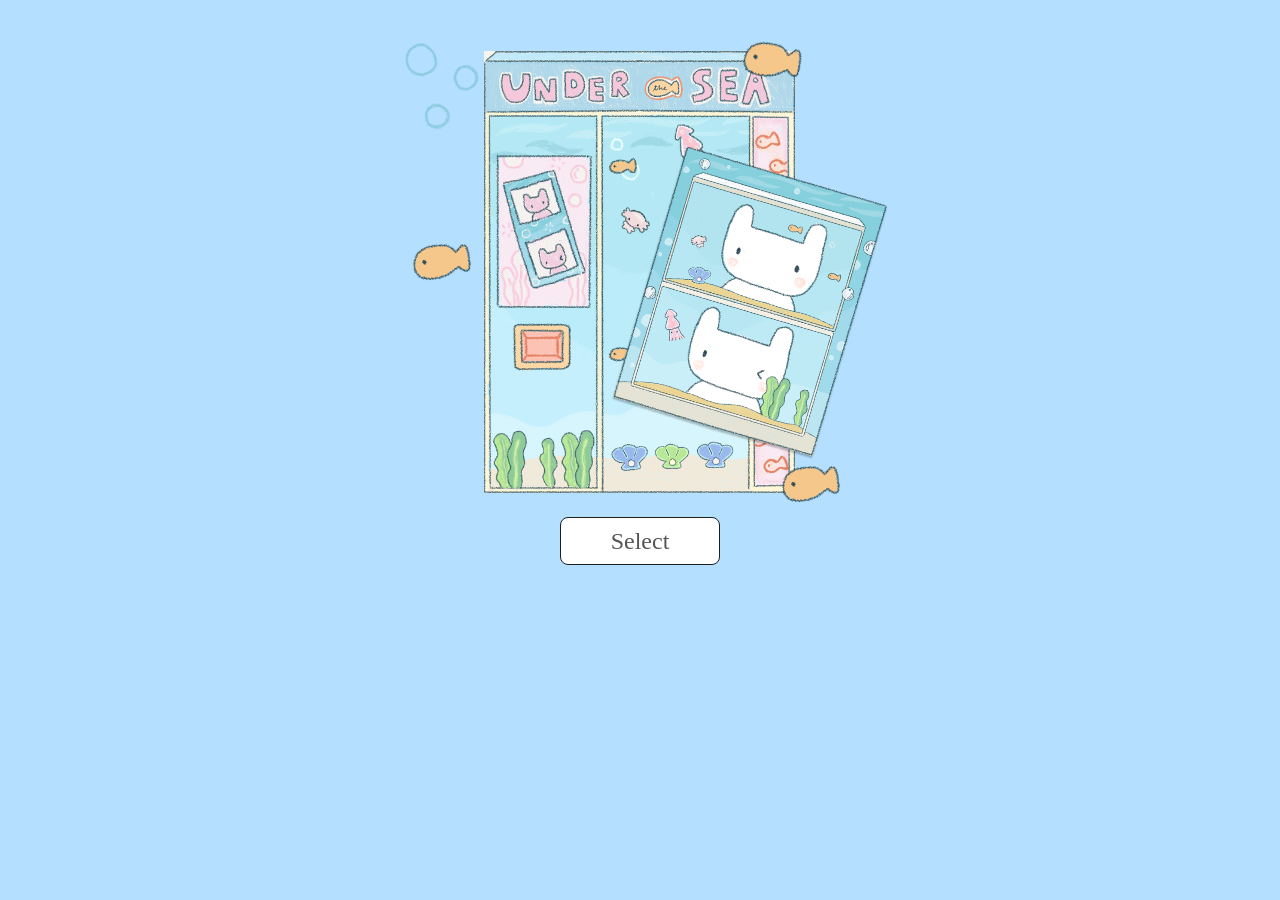
==== index.html @ 4b29f526 "first commit" ====
<!DOCTYPE html>
<html lang="id">
<head>
  <meta charset="UTF-8" />
  <meta name="viewport" content="width=device-width, initial-scale=1.0" />
  <title>Motrack Booth — Photobooth Online</title>
  <meta name="description" content="Photobooth online seru dengan berbagai frame lucu! Foto, hias dengan stiker, dan download hasilnya." />

  <!-- Favicon -->
  <link rel="icon" href="Assets/fish-photobooth/favicon.png" type="image/x-icon" />
  <link rel="stylesheet" href="StyleSheets/home.css?v=3" />
</head>
<body>
  <!-- <div class="logo">
    <img src="Assets/fish-photobooth/logo-new.png" alt="Nashallery's Booth Logo">
  </div> -->

  <!-- Main Container -->
  <div class="home-container">
    <div class="photobooth-container">
      <div class="photobooth-mock"></div>
      <div class="photostrip-mock"></div>
      <div class="bubbles-mock"></div>
      <div class="fish-mock-1"></div>
      <div class="fish-mock-2"></div>
      <div class="fish-mock-3"></div>
    </div>

    <div class="button-container">
      <button id="select-button">Select</button>
    </div>
  </div>

  <!-- Main JS -->
  <script src="Javascripts/home.js"></script>
</body>
</html>
---- StyleSheets/home.css ----
/* ============================
   HOME & MENU — Clean Original Style
   ============================ */

@import url('https://fonts.googleapis.com/css2?family=Nunito:wght@400;600;700;800&display=swap');

:root {
  --main-background: #B4DFFF;
  --dark-green-theme: #2a4a53;
  --main-text: #555555;
  --white: #ffffff;

  --container-width: 500px;
  --container-aspect-ratio: 604 / 574;

  --fish-rotation: 7.52deg;
  --strip-rotation: 16.52deg;
  --bubble-rotation: -16.52deg;
}

/* Reset */
*, *::before, *::after {
  box-sizing: border-box;
  margin: 0;
  padding: 0;
}

/* Body */
body {
  background-color: var(--main-background);
  display: flex;
  flex-direction: column;
  align-items: center;
  height: 100%;
  padding: 1rem 0 2rem 0;
  gap: 0;
  font-family: Castoro, serif;
}

/* Logo */
.logo {
  position: relative;
  width: 80px;
  height: 56px;       /* crop out the text below the rabbit */
  overflow: hidden;
  cursor: pointer;
}
.logo img {
  width: 100%;
  height: auto;
}

/* Home Container */
.home-container {
  display: flex;
  flex-direction: column;
  align-items: center;
  width: 37.75rem;
  gap: 0.5rem;
  margin-top: 0;
  padding-top: 0;
}

/* Photobooth Container */
.photobooth-container {
  position: relative;
  width: var(--container-width);
  aspect-ratio: var(--container-aspect-ratio);
  display: flex;
  flex-direction: column;
  justify-content: center;
  align-items: center;
  overflow: hidden;
  margin-top: 2vh;
}

@media screen and (max-width: 768px) {
  .photobooth-container {
    width: 90vw;
  }
}

/* Menu Page */
.menu-container {
  display: flex;
  flex-direction: column;
  align-items: center;
  justify-content: top;
  width: 37.75rem;
  height: 100vh;
  gap: 0.75rem;
  margin-top: 3rem;
  padding: 0;
}

.menu-header {
  width: 20rem;
  aspect-ratio: 517 / 68;
  background-image: url('../Assets/fish-photobooth/menupage/Header.png');
  background-size: cover;
  background-repeat: no-repeat;
  background-position: center;
  margin: 0 auto 1rem auto;
}

/* Mock Elements */
.photobooth-mock,
.photostrip-mock,
.bubbles-mock,
.fish-mock-1,
.fish-mock-2,
.fish-mock-3 {
  position: absolute;
  background-size: cover;
  background-position: center;
  background-repeat: no-repeat;
  object-fit: contain;
}

/* Photobooth frame */
.photobooth-mock {
  z-index: 1;
  width: calc((375 / 604) * 100%);
  height: calc(534.4 / 574 * 100%);
  left: calc(114 / 604 * 100%);
  top: calc(20 / 574 * 100%);
  background-image: url('../Assets/fish-photobooth/homepage/animated-photobooth-mock/1.png');
  transition: opacity 0.15s;
  opacity: 1;
}

/* Photostrip */
.photostrip-mock {
  z-index: 2;
  width: calc((266.99 / 604) * 100%);
  height: calc(331.94 / 574 * 100%);
  right: calc(35 / 604 * 100%);
  top: calc(160 / 574 * 100%);
  background-image: url('../Assets/fish-photobooth/homepage/photostrip-straight.png');
  transform: rotate(var(--strip-rotation));
}

/* Bubbles */
.bubbles-mock {
  z-index: 2;
  width: calc((82.09 / 604) * 100%);
  height: calc(109 / 574 * 100%);
  left: calc(26 / 604 * 100%);
  top: calc(2 / 574 * 100%);
  background-image: url('../Assets/fish-photobooth/homepage/animated-bubbles-home/bubble-1.png');
  transform: rotate(var(--bubble-rotation));
}

/* Fishes */
.fish-mock-1 {
  z-index: 3;
  width: calc((72.65 / 604) * 100%);
  height: calc(44.21 / 574 * 100%);
  left: calc(25 / 604 * 100%);
  top: calc(251.34 / 574 * 100%);
  background-image: url('../Assets/fish-photobooth/homepage/goldfish.png');
  transform: rotate(calc(-1 * var(--fish-rotation)));
}
.fish-mock-2 {
  z-index: 3;
  width: calc((72.65 / 604) * 100%);
  height: calc(44.21 / 574 * 100%);
  left: calc(425.46 / 604 * 100%);
  top: calc(8.69 / 574 * 100%);
  background-image: url('../Assets/fish-photobooth/homepage/goldfish.png');
  transform: rotate(var(--fish-rotation));
}
.fish-mock-3 {
  z-index: 3;
  width: calc((72.65 / 604) * 100%);
  height: calc(44.21 / 574 * 100%);
  right: calc(60 / 604 * 100%);
  bottom: calc(10 / 574 * 100%);
  background-image: url('../Assets/fish-photobooth/homepage/goldfish.png');
  transform: rotate(calc(-1 * var(--fish-rotation)));
}

/* Buttons */
.button-container {
  margin-top: 0;
}

button {
  color: var(--main-text);
  font-family: Castoro, serif;
  font-size: 1.5rem;
  font-weight: 400;
  background-color: var(--white);
  border: 1px solid #1e1e1e;
  border-radius: 0.5rem;
  text-align: center;
  cursor: pointer;
  transition: transform 0.2s ease-in-out;
}

button:hover {
  transform: scale(1.05);
}

#select-button {
  display: flex;
  justify-content: center;
  align-items: center;
  gap: 0.56rem;
  width: 10rem;
  height: 3rem;
  padding: 0.5rem 1rem;
}

#menu-camera-button,
#menu-upload-button {
  display: flex;
  justify-content: center;
  align-items: center;
  gap: 0.56rem;
  width: 20rem;
  height: 5rem;
  padding: 0.5rem 1rem;
}

@media screen and (max-width: 768px) {
  #select-button {
    width: 8rem;
    height: 3.2rem;
    font-size: 1.2rem;
    padding: 0.4rem 0.5rem;
    gap: 0.4rem;
  }
  button {
    font-size: 1.5rem;
  }
}
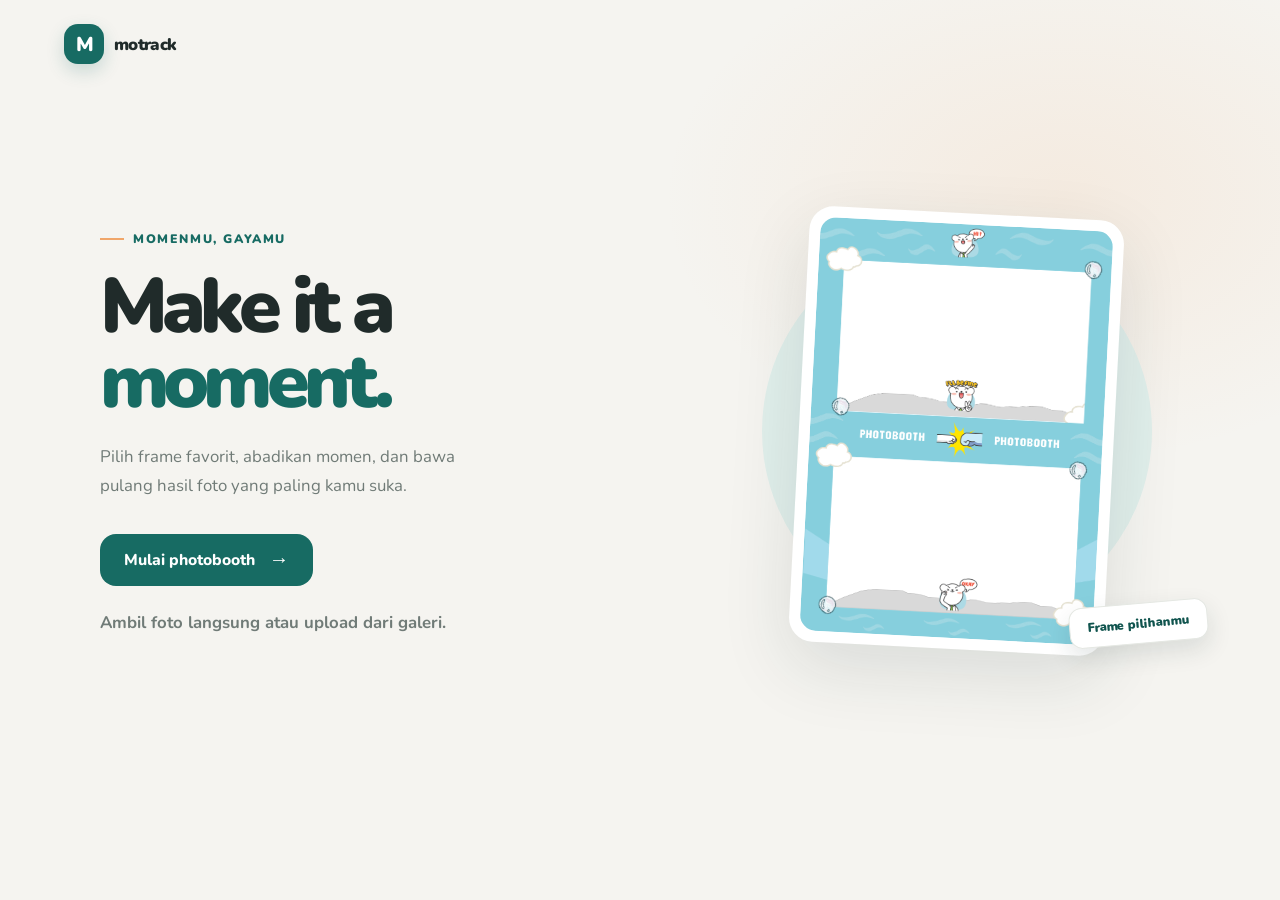
==== commit f0dc34a0: "feat: enhance photo saving functionality with local storage fallback and add new styles for homepage" ====
--- a/index.html
+++ b/index.html
@@ -3,35 +3,37 @@
 <head>
   <meta charset="UTF-8" />
   <meta name="viewport" content="width=device-width, initial-scale=1.0" />
-  <title>Motrack Booth — Photobooth Online</title>
-  <meta name="description" content="Photobooth online seru dengan berbagai frame lucu! Foto, hias dengan stiker, dan download hasilnya." />
+  <title>Motrack — Your Photo Moment</title>
+  <meta name="description" content="Abadikan momen dengan Motrack. Pilih frame, ambil atau upload foto, lalu hias dan download hasilnya." />
 
-  <!-- Favicon -->
-  <link rel="icon" href="Assets/fish-photobooth/favicon.png" type="image/x-icon" />
-  <link rel="stylesheet" href="StyleSheets/home.css?v=3" />
+  <link rel="icon" href="data:image/svg+xml,%3Csvg xmlns='http://www.w3.org/2000/svg' viewBox='0 0 40 40'%3E%3Crect width='40' height='40' rx='14' fill='%23176b63'/%3E%3Ctext x='50%25' y='55%25' dominant-baseline='middle' text-anchor='middle' font-family='Arial' font-weight='bold' font-size='25' fill='white'%3EM%3C/text%3E%3C/svg%3E" />
+  <link rel="stylesheet" href="StyleSheets/motrack-home.css?v=1" />
 </head>
 <body>
-  <!-- <div class="logo">
-    <img src="Assets/fish-photobooth/logo-new.png" alt="Nashallery's Booth Logo">
-  </div> -->
+  <a class="logo" href="index.html" aria-label="Motrack beranda">
+    <span class="logo-mark" aria-hidden="true">M</span>
+    <span class="logo-name">motrack</span>
+  </a>
 
-  <!-- Main Container -->
   <div class="home-container">
-    <div class="photobooth-container">
-      <div class="photobooth-mock"></div>
-      <div class="photostrip-mock"></div>
-      <div class="bubbles-mock"></div>
-      <div class="fish-mock-1"></div>
-      <div class="fish-mock-2"></div>
-      <div class="fish-mock-3"></div>
-    </div>
+    <section class="hero-copy">
+      <span class="eyebrow">Momenmu, gayamu</span>
+      <h1>Make it a <span>moment.</span></h1>
+      <p>Pilih frame favorit, abadikan momen, dan bawa pulang hasil foto yang paling kamu suka.</p>
+      <div class="button-container">
+        <button id="select-button">Mulai photobooth</button>
+      </div>
+      <p class="hero-note">Ambil foto langsung atau upload dari galeri.</p>
+    </section>
 
-    <div class="button-container">
-      <button id="select-button">Select</button>
+    <div class="photobooth-container" aria-label="Preview frame Motrack">
+      <div class="frame-preview-card">
+        <img src="Assets/fish-photobooth/camerapage/frame2.png" alt="Preview frame foto Motrack dengan dua slot foto" />
+      </div>
+      <span class="frame-preview-caption">Frame pilihanmu</span>
     </div>
   </div>
 
-  <!-- Main JS -->
-  <script src="Javascripts/home.js"></script>
+  <script src="Javascripts/home.js?v=5"></script>
 </body>
 </html>
--- a/StyleSheets/motrack-home.css
+++ b/StyleSheets/motrack-home.css
@@ -0,0 +1,239 @@
+@import url('https://fonts.googleapis.com/css2?family=Nunito:wght@400;500;600;700;800;900&display=swap');
+
+:root {
+  --page: #f5f4f0;
+  --ink: #202b2a;
+  --muted: #707b77;
+  --brand: #176b63;
+  --brand-dark: #10544e;
+  --brand-soft: #e1efeb;
+  --accent: #f0a66a;
+  --shadow: 0 24px 70px rgba(28, 53, 48, 0.12);
+}
+
+*, *::before, *::after {
+  box-sizing: border-box;
+  margin: 0;
+  padding: 0;
+}
+
+body {
+  min-height: 100vh;
+  padding: 24px clamp(18px, 5vw, 72px) 48px;
+  background:
+    radial-gradient(ellipse at 83% 22%, rgba(240, 166, 106, 0.12), transparent 25rem),
+    var(--page);
+  color: var(--ink);
+  font-family: 'Nunito', 'Segoe UI', sans-serif;
+}
+
+.logo {
+  display: inline-flex;
+  align-items: center;
+  gap: 10px;
+  color: var(--ink);
+  cursor: pointer;
+  text-decoration: none;
+}
+
+.logo-mark {
+  display: grid;
+  width: 40px;
+  height: 40px;
+  place-items: center;
+  border-radius: 14px;
+  background: var(--brand);
+  color: white;
+  font-size: 1.25rem;
+  font-weight: 900;
+  letter-spacing: -0.08em;
+  box-shadow: 0 7px 18px rgba(23, 107, 99, 0.2);
+}
+
+.logo-name {
+  font-size: 1.05rem;
+  font-weight: 900;
+  letter-spacing: -0.04em;
+}
+
+.home-container {
+  display: grid;
+  width: min(100%, 1080px);
+  min-height: min(690px, calc(100vh - 120px));
+  grid-template-columns: 1fr 0.82fr;
+  align-items: center;
+  gap: clamp(32px, 7vw, 88px);
+  margin: 22px auto 0;
+}
+
+.hero-copy {
+  max-width: 530px;
+}
+
+.eyebrow {
+  display: inline-flex;
+  align-items: center;
+  gap: 9px;
+  margin-bottom: 22px;
+  color: var(--brand);
+  font-size: 0.77rem;
+  font-weight: 900;
+  letter-spacing: 0.13em;
+  text-transform: uppercase;
+}
+
+.eyebrow::before {
+  width: 24px;
+  height: 2px;
+  background: var(--accent);
+  content: '';
+}
+
+.hero-copy h1 {
+  max-width: 560px;
+  font-size: clamp(2.9rem, 6vw, 5.2rem);
+  font-weight: 900;
+  letter-spacing: -0.075em;
+  line-height: 0.98;
+}
+
+.hero-copy h1 span {
+  color: var(--brand);
+}
+
+.hero-copy p {
+  max-width: 410px;
+  margin-top: 22px;
+  color: var(--muted);
+  font-size: 1.05rem;
+  line-height: 1.75;
+}
+
+.button-container {
+  margin-top: 34px;
+}
+
+button {
+  min-height: 52px;
+  padding: 0 24px;
+  border: 0;
+  border-radius: 16px;
+  background: var(--brand);
+  color: white;
+  font: inherit;
+  font-size: 0.98rem;
+  font-weight: 800;
+  cursor: pointer;
+  transition: background 0.2s ease, transform 0.2s ease, box-shadow 0.2s ease;
+}
+
+button:hover {
+  transform: translateY(-2px);
+  background: var(--brand-dark);
+  box-shadow: 0 10px 22px rgba(23, 107, 99, 0.2);
+}
+
+button:focus-visible, a:focus-visible {
+  outline: 3px solid var(--accent);
+  outline-offset: 4px;
+}
+
+#select-button {
+  display: inline-flex;
+  align-items: center;
+  gap: 14px;
+}
+
+#select-button::after {
+  content: '→';
+  font-size: 1.25rem;
+  line-height: 1;
+}
+
+.hero-note {
+  margin-top: 15px;
+  color: var(--muted);
+  font-size: 0.84rem;
+  font-weight: 700;
+}
+
+.photobooth-container {
+  position: relative;
+  display: flex;
+  justify-content: center;
+  align-items: center;
+  min-width: 0;
+  padding: clamp(16px, 3vw, 30px);
+}
+
+.photobooth-container::before {
+  position: absolute;
+  width: min(92%, 390px);
+  aspect-ratio: 1;
+  border-radius: 50%;
+  background: var(--brand-soft);
+  content: '';
+}
+
+.frame-preview-card {
+  position: relative;
+  width: min(100%, 315px);
+  padding: 10px;
+  transform: rotate(3deg);
+  border: 1px solid rgba(255, 255, 255, 0.8);
+  border-radius: 24px;
+  background: white;
+  box-shadow: var(--shadow);
+  transition: transform 0.3s ease;
+}
+
+.frame-preview-card:hover {
+  transform: rotate(0deg) translateY(-5px);
+}
+
+.frame-preview-card img {
+  display: block;
+  width: 100%;
+  height: auto;
+  border-radius: 16px;
+}
+
+.frame-preview-caption {
+  position: absolute;
+  right: -28px;
+  bottom: 35px;
+  padding: 11px 17px;
+  transform: rotate(-5deg);
+  border: 1px solid #e5e8e3;
+  border-radius: 13px;
+  background: white;
+  color: var(--brand-dark);
+  font-size: 0.79rem;
+  font-weight: 900;
+  box-shadow: 0 10px 25px rgba(28, 53, 48, 0.12);
+}
+
+@media (max-width: 720px) {
+  body { padding-top: 16px; }
+  .home-container {
+    min-height: 0;
+    grid-template-columns: 1fr;
+    gap: 10px;
+    margin-top: 48px;
+  }
+  .hero-copy { text-align: center; }
+  .eyebrow { justify-content: center; }
+  .hero-copy p { margin-right: auto; margin-left: auto; }
+  .button-container { margin-top: 25px; }
+  .hero-note { margin-bottom: 6px; }
+  .photobooth-container { padding: 24px 38px 8px; }
+  .frame-preview-card { width: min(75vw, 260px); }
+  .frame-preview-caption { right: -24px; bottom: 24px; }
+}
+
+@media (prefers-reduced-motion: reduce) {
+  *, *::before, *::after {
+    scroll-behavior: auto !important;
+    transition-duration: 0.01ms !important;
+  }
+}
